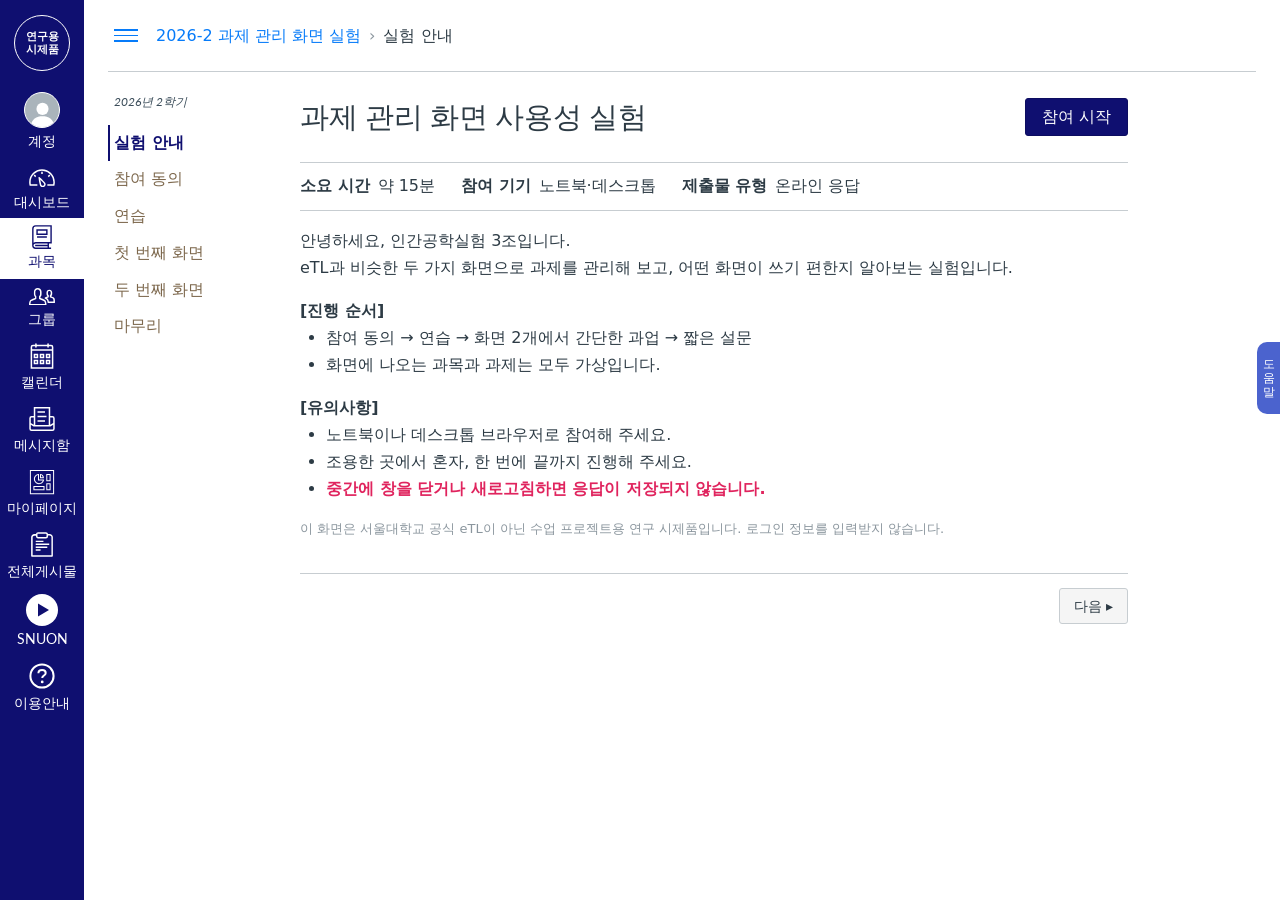
==== index.html @ 347621db "Add course project study prototype Co-Authored-By: Claude Opus 5.5 <noreply@anthropic.com>" ====
<!doctype html>
<html lang="ko">
<head>
<meta charset="utf-8">
<meta name="viewport" content="width=device-width, initial-scale=1">
<meta name="robots" content="noindex,nofollow">
<title>대시보드 · 연구용 시제품</title>
<link rel="preconnect" href="https://fonts.googleapis.com">
<link rel="preconnect" href="https://fonts.gstatic.com" crossorigin>
<link href="https://fonts.googleapis.com/css2?family=Lato:wght@400;700&display=swap" rel="stylesheet">
<link rel="stylesheet" href="css/etl.css">
</head>
<body>
<div id="root"></div>
<script src="js/icons.js"></script>
<script src="js/data.js"></script>
<script src="js/content.js"></script>
<script src="js/app.js"></script>
</body>
</html>
---- css/etl.css ----
/* 값은 2026-11-21 실제 eTL 대시보드(1440px 화면)에서 잰 것 */
:root {
  --navy: #0f0f70;
  --ink: #2d3b45;
  --ink-2: #394b58;
  --muted: #8b969e;
  --line: #c7cdd1;
  --link: #067bf9;
  --help: #4b63ce;
  --lato: "Lato Extended", Lato, "Helvetica Neue", Helvetica, Arial, sans-serif;
  --pretendard: Pretendard, -apple-system, BlinkMacSystemFont, system-ui, Roboto, "Helvetica Neue", "Segoe UI", "Apple SD Gothic Neo", "Noto Sans KR", "Malgun Gothic", sans-serif;
}
* { box-sizing: border-box; }
html, body { margin: 0; background: #fff; color: var(--ink); }
body { font: 400 16px/24px var(--pretendard); min-width: 1100px; }
a { color: inherit; text-decoration: none; }
button { font: inherit; color: inherit; background: none; border: 0; padding: 0; cursor: pointer; }

/* 왼쪽 메뉴 */
.nav { position: fixed; inset: 0 auto 0 0; width: 84px; background: var(--navy); z-index: 30; display: flex; flex-direction: column; overflow-y: auto; scrollbar-width: none; -webkit-font-smoothing: antialiased; }
.nav::-webkit-scrollbar { display: none; }
.nav__mark { flex: none; height: 85px; display: flex; align-items: center; justify-content: center; }
.nav__seal { width: 56px; height: 56px; border-radius: 50%; border: 1.2px solid #fff; color: #fff; display: flex; align-items: center; justify-content: center; text-align: center; font: 700 11px/13px var(--pretendard); }
.nav__list { flex: 1 0 auto; list-style: none; margin: 0; padding: 0; }
.nav__item > a { position: relative; display: block; height: 100%; color: #fff; text-align: center; }
.nav__icon { position: absolute; left: 0; right: 0; display: flex; justify-content: center; }
.nav__icon svg { width: 26px; height: auto; fill: #fff; display: block; }
.nav__text { position: absolute; left: 0; right: 0; font: 400 14px/19.6px var(--lato); }
.nav__item.is-active > a { background: #fff; color: var(--navy); }
.nav__item.is-active .nav__icon svg { fill: var(--navy); }
.nav__item.is-active .nav__text { font-family: var(--pretendard); }
.nav__avatar { width: 36px; height: 36px; border-radius: 50%; border: 1.6px solid #fff; background: #aab4bb; display: flex; align-items: flex-end; justify-content: center; overflow: hidden; }
.nav__icon .nav__avatar svg { width: 29px; height: 29px; fill: #fff; }
.nav__collapse { flex: none; width: 84px; height: 50px; display: flex; align-items: center; justify-content: center; }
.nav__collapse svg { width: 26px; height: 32px; fill: #fff; transform: scaleX(-1); }

/* 본문 */
.main { margin-left: 84px; padding: 0 24px 60px; }
.head { position: sticky; top: 0; z-index: 20; height: 72px; background: #fff; border-bottom: .8px solid var(--line); display: flex; align-items: flex-start; justify-content: space-between; }
.head h1 { margin: 12.5px 0 0; font: 400 28.8px/43.2px var(--lato); color: var(--ink); }
.tools { position: relative; width: 303px; height: 72px; flex: none; }
.tools > * { position: absolute; top: 16.6px; width: 38px; height: 38px; display: flex; align-items: center; justify-content: center; border-radius: 4px; }
.tools svg { width: 22px; height: 22px; fill: var(--ink); }
.tool-today { left: 0; top: 16.8px !important; width: 55px !important; height: 37.6px !important; background: #fff !important; border: .8px solid #dbdbdb !important; font: 400 16px/36px var(--lato); }
.tool-add { left: 79px; } .tool-grades { left: 141px; } .tool-bell { left: 203px; } .tool-more { left: 265px; }
.badge { position: absolute; top: -5px; left: 21px; min-width: 22px; height: 20px; padding: 0 4px; border-radius: 10px; background: var(--navy); color: #fff; font: 400 12px/20px var(--lato); text-align: center; }
.new-activity { position: sticky; top: 72px; z-index: 19; display: inline-flex; align-items: center; justify-content: center; gap: 5px; width: 121.7px; height: 24px; padding: 0; background: var(--navy); color: #fff; border-radius: 0 0 4px 4px; font: 400 12px/24px var(--lato); text-transform: uppercase; vertical-align: top; }
.new-activity svg { width: 12px; height: 12px; fill: #fff; }
.activity-wrap { height: 36px; }

/* AI 과제 코치 안내 띠 (B 조건에서만) */
.coach-banner { display: flex; align-items: center; gap: 10px; margin: 0 0 30px; padding: 11px 16px; border: .8px solid var(--line); border-radius: 3px; font: 400 14px/20px var(--lato); color: var(--ink); }
.coach-banner b { font-weight: 700; flex: none; }

/* 날짜 묶음 */
.day { margin-bottom: 35.6px; }
.day__head { color: var(--ink-2); font: 400 16px/20px var(--lato); padding-bottom: 2px; }
.day__head.is-today .day__big { font-size: 22px; line-height: 27.5px; }
.day__head.has-line { border-bottom: .8px solid var(--line); }
.day__empty { padding-top: 12.4px; text-align: center; color: var(--ink-2); font: 400 16px/20px var(--lato); }
.day--filled { margin-bottom: 36px; }
.day--filled .day__head { padding-bottom: 25.5px; }
.day--range .day__head { padding-bottom: 8px; }
.art { position: relative; height: 238.5px; border-bottom: .8px solid var(--muted); padding-top: 12px; }
.art img { display: block; width: 100%; height: 220.9px; }
.art span { position: absolute; left: 0; right: 0; top: 102.5px; text-align: center; color: var(--ink-2); font: 400 22px/21.6px var(--lato); }

/* 과제 묶음 */
.group { display: flex; margin-left: 36px; }
.group + .group { margin-top: 12px; }
.tile { position: relative; flex: 0 0 192px; border-radius: 4px 0 0 4px; background: var(--course); }
.tile span { position: absolute; left: 1px; right: 1px; top: var(--tile-top, 20.1px); height: 27px; background: #fff; color: var(--course); text-align: center; font: 700 12px/27px var(--lato); }
.rows { flex: 1; min-width: 0; list-style: none; margin: 0; padding: 0; border-top: .8px solid var(--course); }
.row { position: relative; min-height: 66.4px; border-bottom: .8px solid var(--line); padding: 15.2px 150px 13px 118px; font: 400 16px/20px var(--lato); color: var(--ink); }
.row__check { position: absolute; left: 32px; top: 22.8px; width: 20px; height: 20px; background: #fff; border: .8px solid var(--course); border-radius: 4px; }
.row__type { position: absolute; left: 76px; top: 22.8px; width: 20px; height: 20px; }
.row__type svg { width: 20px; height: 20px; fill: var(--course); display: block; }
.row__course { font: 400 12px/12px var(--lato); color: var(--muted); }
.row__title { display: inline-block; margin-top: 6.8px; font: 400 16px/18px var(--lato); color: var(--link); }
.row__title:hover, .coach a:hover { text-decoration: underline; }
.row__right { position: absolute; right: 8px; top: 0; bottom: 0; display: flex; flex-direction: column; align-items: flex-end; justify-content: center; color: var(--muted); font: 400 12px/12px var(--lato); text-transform: uppercase; }
.row__pts { margin-bottom: 5px; font-size: 12px; text-transform: none; }
.row__pts b { font-weight: 400; font-size: 22px; line-height: 22px; }

/* 코치가 더하는 줄 (B 조건에서만) */
.coach { margin-top: 6px; font: 400 13.5px/20px var(--lato); color: var(--ink); }
.coach__label { color: var(--ink-2); margin-right: 6px; }
.coach a { color: var(--link); }
.coach__sep::after { content: ", "; color: var(--ink); }
.coach__steps { margin-left: 10px; }
.has-coach .row__check, .has-coach .row__type { top: 40px; }

/* 오른쪽 도움말 */
.help { position: fixed; right: 0; top: 342px; width: 23px; height: 72px; z-index: 25; background: var(--help); color: #fff; border-radius: 10px 0 0 10px; font: 400 12px/14px var(--pretendard); display: flex; align-items: center; justify-content: center; text-align: center; }
.help-more { position: fixed; right: 0; top: 414px; width: 23px; height: 72px; z-index: 25; background: #fff; border: 1.5px solid #1b8fb5; border-right: 0; border-radius: 7px 0 0 7px; display: flex; flex-direction: column; align-items: center; justify-content: center; gap: 3px; }
.help-more i { width: 4px; height: 4px; border-radius: 50%; background: #1b8fb5; }

/* 과목 화면 (값은 실제 eTL 과목 화면에서 잰 것) */
a.tile { display: block; }
.cmain { margin-left: 84px; min-height: 100vh; }
.crumbs { height: 72px; margin: 0 24px; display: flex; align-items: center; gap: 8px; border-bottom: .8px solid var(--line); font: 400 16px/24px var(--pretendard); white-space: nowrap; overflow: hidden; }
.crumbs a { color: var(--link); }
.crumbs i { font-style: normal; color: var(--muted); }
.crumbs__toggle { flex: none; width: 36px; height: 30px; margin-right: 4px; display: flex; flex-direction: column; justify-content: center; gap: 4px; padding: 0 6px; }
.crumbs__toggle b { display: block; height: 1.6px; background: var(--link); }
.cbody { display: flex; align-items: flex-start; }
.cmenu { flex: 0 0 192px; padding: 20px 12px 30px 24px; }
.cmenu.is-hidden { display: none; }
.cmenu__term { height: 32.5px; font: italic 400 12px/20px var(--lato); color: var(--ink-2); padding-left: 6px; }
.cmenu ul { list-style: none; margin: 0; padding: 0; }
.cmenu a { display: block; height: 36.8px; padding: 8px 0 8px 4px; border-left: 2px solid transparent; font: 400 16px/20.8px var(--pretendard); color: var(--navy); }
.cmenu a:hover { text-decoration: underline; }
.cmenu a.on { font-weight: 700; border-left-color: var(--navy); }
.cmenu a.dim { color: rgb(125, 104, 77); }
.ccontent { flex: 1; min-width: 0; padding: 24px 24px 72px; }
.btn-navy { flex: none; height: 37.6px; padding: 0 16px; background: var(--navy); border: .8px solid #0d0d60; border-radius: 3px; color: #fff; font: 400 16px/20px var(--pretendard); }
.btn-gray { height: 36px; padding: 0 14px; background: #f5f5f5; border: .8px solid var(--line); border-radius: 3px; font: 400 14px/20px var(--pretendard); color: var(--ink); }
.btn-dark { height: 36px; margin-left: 10px; padding: 0 14px; background: #8b969e; border-radius: 3px; color: #fff; font: 400 14px/20px var(--pretendard); }
.none { color: var(--ink-2); font-size: 14px; }
.none.small { font-size: 12px; margin: 4px 0 0; }
.page-h { margin: -6px 0 21px; font: 700 24px/31.5px var(--pretendard); }

/* 과제 상세 */
.a-wrap { max-width: 828px; }
.a-head { display: flex; justify-content: space-between; align-items: flex-start; gap: 20px; margin-top: 2px; }
.a-head h1 { margin: 0; font: 400 28.8px/37.44px var(--lato); }
.a-over { list-style: none; display: flex; gap: 26px; align-items: center; height: 49.6px; margin: 26px 0 0; padding: 0; border-top: .8px solid var(--line); border-bottom: .8px solid var(--line); }
.a-over b { font-weight: 700; margin-right: 8px; }
.a-desc { margin-top: 18px; }
.a-desc p { margin: 0 0 3px; }
.a-desc ul { margin: 0; padding-left: 26px; }
.a-desc li { margin: 0 0 3px; }
.a-desc a { color: var(--link); text-decoration: underline; }
.a-desc .hl { color: #e0245e; font-weight: 700; }
.a-foot { display: flex; justify-content: space-between; align-items: center; height: 65px; margin-top: 34px; border-top: .8px solid var(--line); }

/* 코치 단계별 계획 (B 조건에서만) */
.plan { margin-top: 26px; padding: 14px 16px 8px; border: .8px solid var(--line); border-radius: 3px; }
.plan h2 { margin: 0; font: 700 16px/24px var(--pretendard); }
.plan p { margin: 2px 0 10px; font-size: 14px; line-height: 20px; color: var(--ink-2); }
.plan ol { list-style: none; margin: 0; padding: 0; }
.plan li { display: flex; align-items: center; gap: 10px; padding: 8px 0; border-top: .8px solid var(--line); font-size: 14px; line-height: 20px; }
.plan__n { flex: none; width: 20px; color: var(--muted); }
.plan__t { flex: 1; }
.plan__m { flex: none; width: 88px; color: var(--ink-2); }
.plan li a { flex: none; width: 190px; color: var(--link); }
.plan li a:hover { text-decoration: underline; }

/* 목록 */
.tools-line { display: flex; align-items: flex-start; justify-content: space-between; height: 57px; margin: 0 9px 24.4px 4px; border-bottom: .8px solid var(--line); }
.ig-pill { margin-left: auto; margin-right: 8px; padding: 0 10px; height: 23px; border: .8px solid rgba(0,0,0,.25); border-radius: 16px; font: 400 14px/21px var(--pretendard); }
.tools-line--end { justify-content: flex-end; margin-bottom: 24px; }
.tools-line__r { font-size: 14px; color: var(--ink-2); }
.search { width: 210px; height: 38px; padding: 0 12px; background: #f2f2f2; border: .8px solid #d8e0e6; border-radius: 3px; font: 400 14px/20px var(--pretendard); color: var(--ink); }
.search--wide { width: 420px; background: #fff; border-color: var(--line); }
.ig { margin: 0 9px; border: .8px solid var(--line); border-bottom: 0; }
.ig--week { margin: 0 0 16px; border-bottom: 0; }
.ig-head { display: flex; align-items: center; height: 55.6px; padding: 0 7px; background: #f5f5f5; border-bottom: .8px solid var(--line); font: 700 16px/20px var(--pretendard); }
.ig-row { display: flex; align-items: center; gap: 18px; min-height: 66.8px; padding: 8px 16px; background: #fff; border-bottom: .8px solid var(--line); color: #4c5860; }
.ig-row b { display: block; color: var(--ink); font: 700 16px/20.8px var(--pretendard); }
.ig-row small { display: block; margin-top: 2px; font: 400 12px/18px var(--pretendard); }
a.ig-row:hover { background: #f8f9fa; }
.ig-row--file { min-height: 46px; }
.ig-row--file b { font-size: 14px; }
.ig-icon svg { display: block; width: 20px; height: 20px; fill: #6b7780; }
.doc { flex: none; width: 18px; height: 18px; color: #6b7780; }

/* 공지 줄 */
.face { flex: none; width: 38px; height: 38px; border-radius: 50%; background: #c7cdd1; display: flex; align-items: flex-end; justify-content: center; overflow: hidden; }
.face svg { width: 31px; height: 31px; fill: #fff; }
.nrow { display: flex; align-items: center; gap: 16px; padding: 14px 8px; border-bottom: .8px solid var(--line); }
.nrow:hover { background: #f8f9fa; }
.nrow__main { flex: 1; min-width: 0; }
.nrow__main b { display: block; margin-bottom: 4px; font: 600 16px/18px var(--pretendard); }
.nrow__main span { display: block; font-size: 14px; line-height: 20px; color: var(--ink-2); white-space: nowrap; overflow: hidden; text-overflow: ellipsis; }
.nrow__date { flex: none; width: 150px; text-align: right; font-size: 12px; line-height: 18px; color: var(--muted); }
.nrow__date b { color: var(--ink); }

/* 과목 홈 */
.home { display: flex; gap: 28px; align-items: flex-start; }
.home__main { flex: 1; min-width: 0; }
.home__main h2 { margin: 2px 0 12px; padding-bottom: 8px; border-bottom: .8px solid var(--line); font: 700 20px/28px var(--pretendard); }
.home__main .ig--week:first-of-type { margin-top: 28px; }
.home__side { flex: 0 0 244px; display: flex; flex-direction: column; gap: 6px; }
.home__side .btn-gray { width: 100%; text-align: left; }
.home__side h3 { margin: 16px 0 2px; padding-bottom: 6px; border-bottom: .8px solid var(--line); font: 700 14px/20px var(--pretendard); }
.todo { list-style: none; margin: 0; padding: 0; }
.todo li { display: flex; gap: 8px; padding: 6px 0; font-size: 12px; line-height: 16px; }
.todo svg { flex: none; width: 16px; height: 16px; fill: #6b7780; }
.todo a { color: var(--link); }
.todo small { display: block; color: var(--muted); font-size: 12px; }

/* 게시판 */
.bbox { border: .8px solid var(--line); }
.brow { display: flex; align-items: center; gap: 12px; min-height: 62px; padding: 8px 32px; border-bottom: .8px solid var(--line); font-size: 14px; }
.bbox .brow:last-child { border-bottom: 0; }
.bbox--boards .brow { padding-right: 200px; }
.brow > .bcnt { display: inline-flex; align-items: center; gap: 8px; width: 75px; margin-left: 0; font-weight: 700; color: var(--ink); }
.brow > .bcnt--first { margin-left: auto; }
.bcnt svg { width: 13px; height: 13px; fill: #8b969e; }
a.brow:hover { background: #f8f9fa; }
.brow b { font-weight: 600; }
.brow em { font-style: normal; font-size: 10px; line-height: 14px; padding: 1px 5px; border: .8px solid var(--muted); border-radius: 2px; color: var(--ink-2); }
.brow > span { margin-left: auto; font-size: 12px; color: var(--ink-2); }
.brow--off { cursor: pointer; }

/* 글 상세 */
.post { max-width: 1070px; }
.post__head { display: flex; align-items: center; gap: 14px; padding: 8px 0 14px; border-bottom: .8px solid var(--line); }
.post__head h1 { margin: 0; font: 400 19px/30px var(--pretendard); }
.post__head small { color: var(--muted); font-size: 12px; }
.post__msg { padding: 16px 0 8px 52px; }
.post__msg p { margin: 0 0 6px; }
.post__reply { display: flex; gap: 14px; margin: 12px 0 0 52px; padding: 14px 16px; background: #f5f5f5; border-radius: 3px; }
.post__reply b { font-size: 14px; }
.post__reply p { margin: 2px 0 0; }

/* 과목 트레이·알림 */
.tray { position: fixed; left: 84px; top: 0; bottom: 0; width: 300px; z-index: 29; padding: 24px; background: #fff; box-shadow: 2px 0 12px rgba(0,0,0,.18); }
.tray h2 { margin: 0 0 16px; padding-bottom: 12px; border-bottom: .8px solid var(--line); font: 400 22px/28px var(--lato); }
.tray a { display: block; padding: 10px 0; color: var(--link); font-size: 16px; line-height: 22px; }
.tray a:hover { text-decoration: underline; }
.toast { position: fixed; left: 50%; top: 14px; z-index: 60; transform: translate(-50%, -8px); padding: 9px 16px; background: #2d3b45; color: #fff; border-radius: 4px; font: 400 14px/20px var(--pretendard); opacity: 0; pointer-events: none; transition: opacity .15s, transform .15s; }
.toast.show { opacity: 1; transform: translate(-50%, 0); }

/* 검토할 때만 보이는 A/B 전환 (참가자에게는 안 보임) */
.review { position: fixed; left: 50%; bottom: 16px; transform: translateX(-50%); z-index: 50; display: flex; gap: 4px; padding: 4px; background: #111827; border-radius: 999px; box-shadow: 0 6px 20px rgba(0,0,0,.25); }
.review a { padding: 6px 16px; border-radius: 999px; color: #d1d5db; font: 700 13px/18px var(--pretendard); }
.review a.on { background: #fff; color: #111827; }
.is-loading .ccontent, .is-loading .main > :not(.head) { visibility: hidden; }
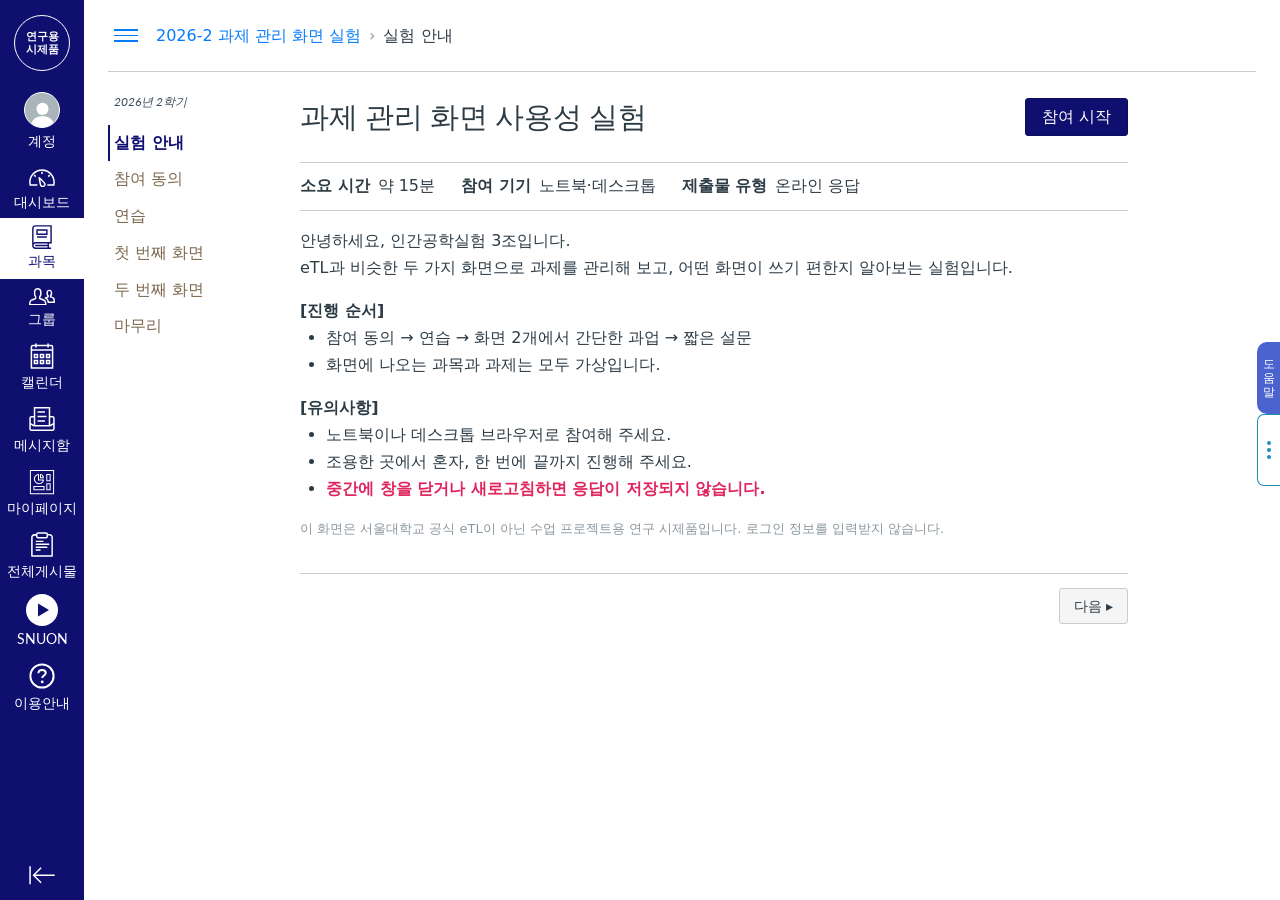
==== commit 8fd9a171: "Version asset URLs so phones load the latest files Co-Authored-By: Claude Opus 5.5 <noreply@anthropi" ====
--- a/index.html
+++ b/index.html
@@ -8,13 +8,13 @@
 <link rel="preconnect" href="https://fonts.googleapis.com">
 <link rel="preconnect" href="https://fonts.gstatic.com" crossorigin>
 <link href="https://fonts.googleapis.com/css2?family=Lato:wght@400;700&display=swap" rel="stylesheet">
-<link rel="stylesheet" href="css/etl.css">
+<link rel="stylesheet" href="css/etl.css?v=20261121d">
 </head>
 <body>
 <div id="root"></div>
-<script src="js/icons.js"></script>
-<script src="js/data.js"></script>
-<script src="js/content.js"></script>
-<script src="js/app.js"></script>
+<script src="js/icons.js?v=20261121d"></script>
+<script src="js/data.js?v=20261121d"></script>
+<script src="js/content.js?v=20261121d"></script>
+<script src="js/app.js?v=20261121d"></script>
 </body>
 </html>
--- a/css/etl.css
+++ b/css/etl.css
@@ -228,3 +228,15 @@
 .review a { padding: 6px 16px; border-radius: 999px; color: #d1d5db; font: 700 13px/18px var(--pretendard); }
 .review a.on { background: #fff; color: #111827; }
 .is-loading .ccontent, .is-loading .main > :not(.head) { visibility: hidden; }
+
+/* 누르자마자 보이는 반응 (전환 시간은 그대로, A·B 동일) */
+a:active, button:active { opacity: .7; }
+a.is-pressed { opacity: .55; }
+html.is-nav, html.is-nav * { cursor: progress !important; }
+html.is-nav::before { content: ""; position: fixed; z-index: 70; top: 0; left: 0; right: 0; height: 3px; background: var(--link); transform-origin: left; pointer-events: none; animation: nav-progress 1.1s ease-out forwards; }
+@keyframes nav-progress { from { transform: scaleX(.08); } to { transform: scaleX(.92); } }
+
+/* 글자 높이뿐이던 작은 링크의 눌리는 범위를 넓혀요 (보이는 모양은 그대로) */
+.row__title, .coach a, .todo a, .plan li a { position: relative; }
+.row__title::before, .coach a::before, .todo a::before, .plan li a::before { content: ""; position: absolute; inset: -4px -3px; }
+.todo a:hover { text-decoration: underline; }
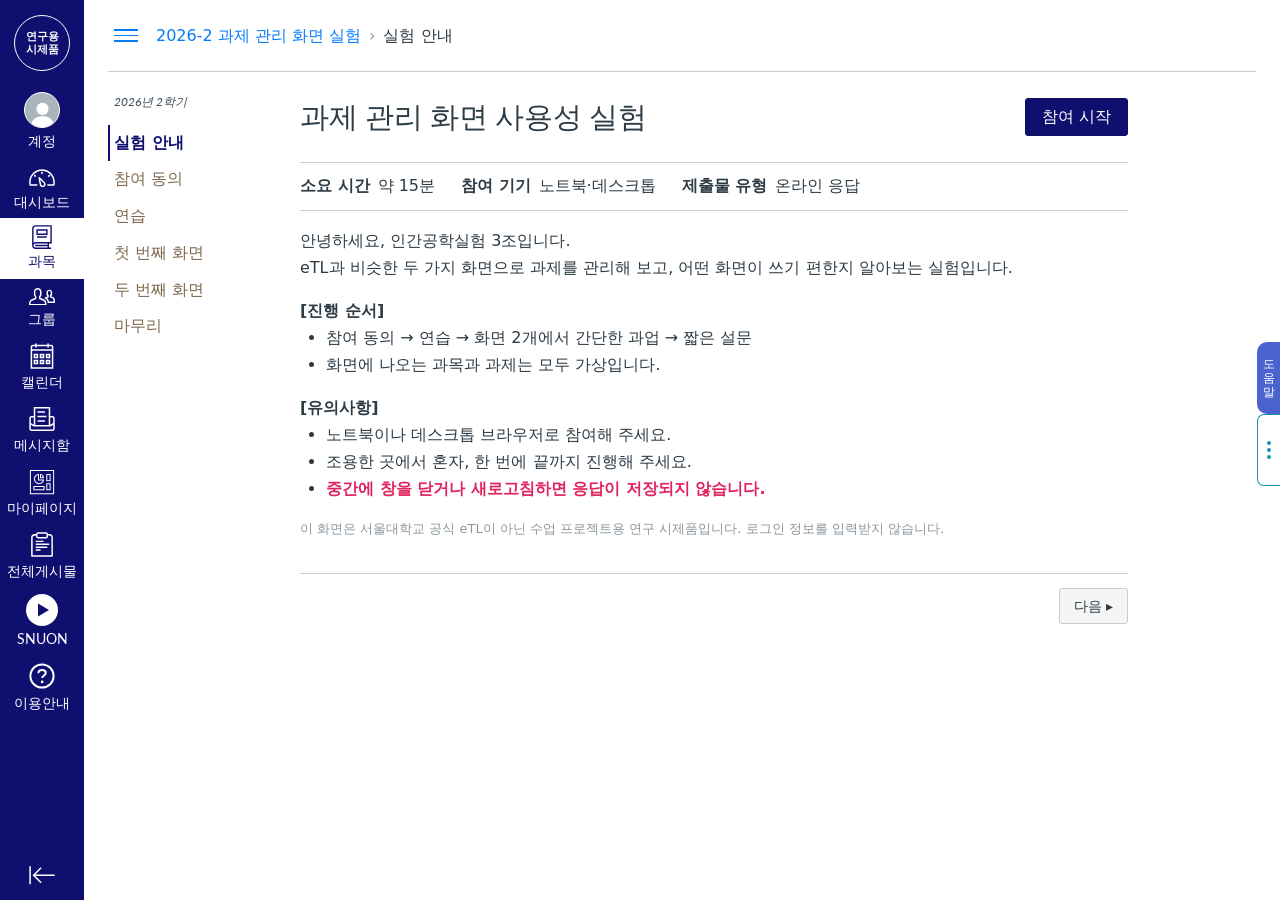
==== commit 9c4946bc: "Point participant questions to the person who shared the invite Co-Authored-By: Claude Opus 5.5 <nor" ====
--- a/index.html
+++ b/index.html
@@ -8,13 +8,13 @@
 <link rel="preconnect" href="https://fonts.googleapis.com">
 <link rel="preconnect" href="https://fonts.gstatic.com" crossorigin>
 <link href="https://fonts.googleapis.com/css2?family=Lato:wght@400;700&display=swap" rel="stylesheet">
-<link rel="stylesheet" href="css/etl.css?v=20261121d">
+<link rel="stylesheet" href="css/etl.css?v=20261121e">
 </head>
 <body>
 <div id="root"></div>
-<script src="js/icons.js?v=20261121d"></script>
-<script src="js/data.js?v=20261121d"></script>
-<script src="js/content.js?v=20261121d"></script>
-<script src="js/app.js?v=20261121d"></script>
+<script src="js/icons.js?v=20261121e"></script>
+<script src="js/data.js?v=20261121e"></script>
+<script src="js/content.js?v=20261121e"></script>
+<script src="js/app.js?v=20261121e"></script>
 </body>
 </html>
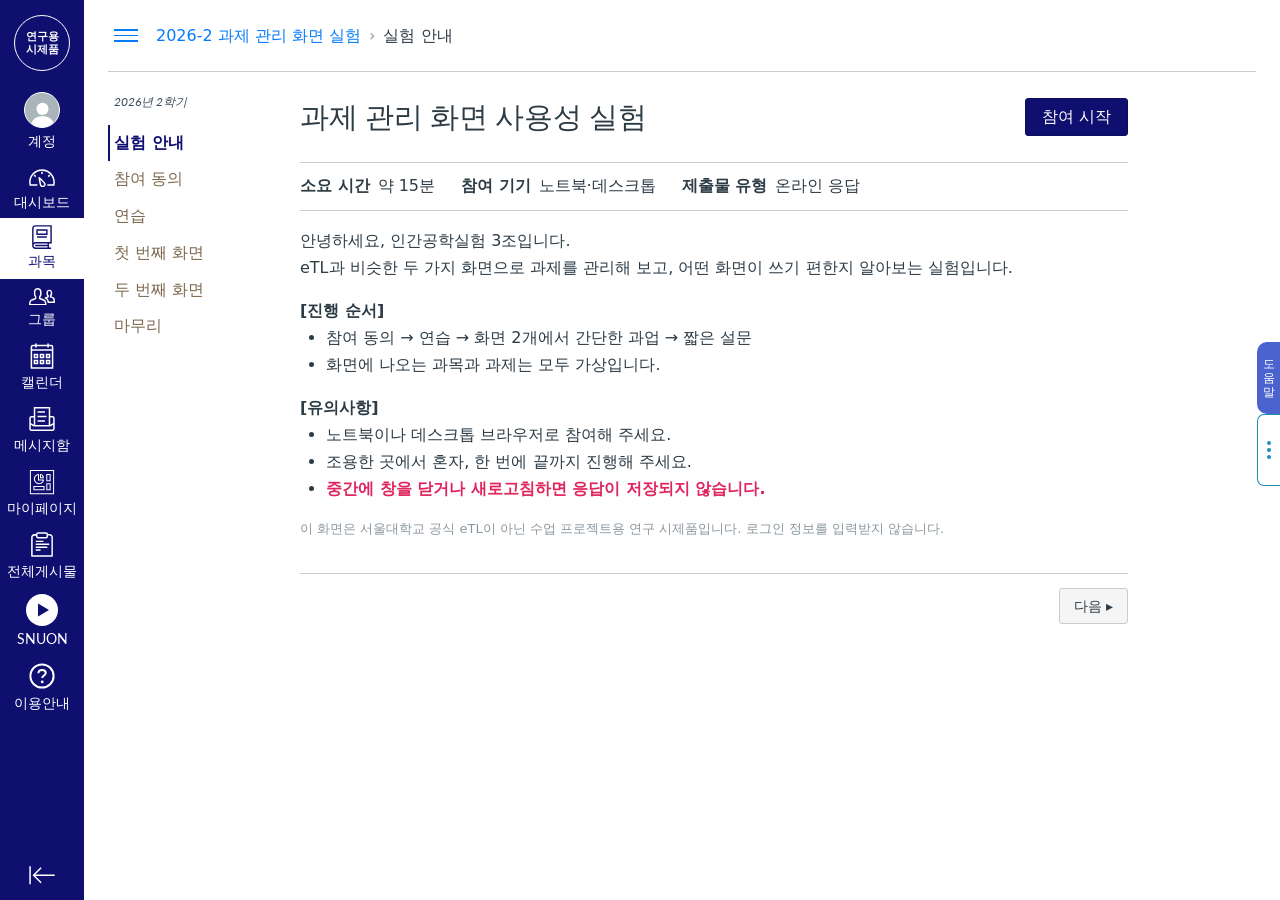
==== commit 20c87ba0: "Remove the data deletion promise from the consent form Co-Authored-By: Claude Opus 5.5 <noreply@anth" ====
--- a/index.html
+++ b/index.html
@@ -8,13 +8,13 @@
 <link rel="preconnect" href="https://fonts.googleapis.com">
 <link rel="preconnect" href="https://fonts.gstatic.com" crossorigin>
 <link href="https://fonts.googleapis.com/css2?family=Lato:wght@400;700&display=swap" rel="stylesheet">
-<link rel="stylesheet" href="css/etl.css?v=20261121e">
+<link rel="stylesheet" href="css/etl.css?v=20261121f">
 </head>
 <body>
 <div id="root"></div>
-<script src="js/icons.js?v=20261121e"></script>
-<script src="js/data.js?v=20261121e"></script>
-<script src="js/content.js?v=20261121e"></script>
-<script src="js/app.js?v=20261121e"></script>
+<script src="js/icons.js?v=20261121f"></script>
+<script src="js/data.js?v=20261121f"></script>
+<script src="js/content.js?v=20261121f"></script>
+<script src="js/app.js?v=20261121f"></script>
 </body>
 </html>
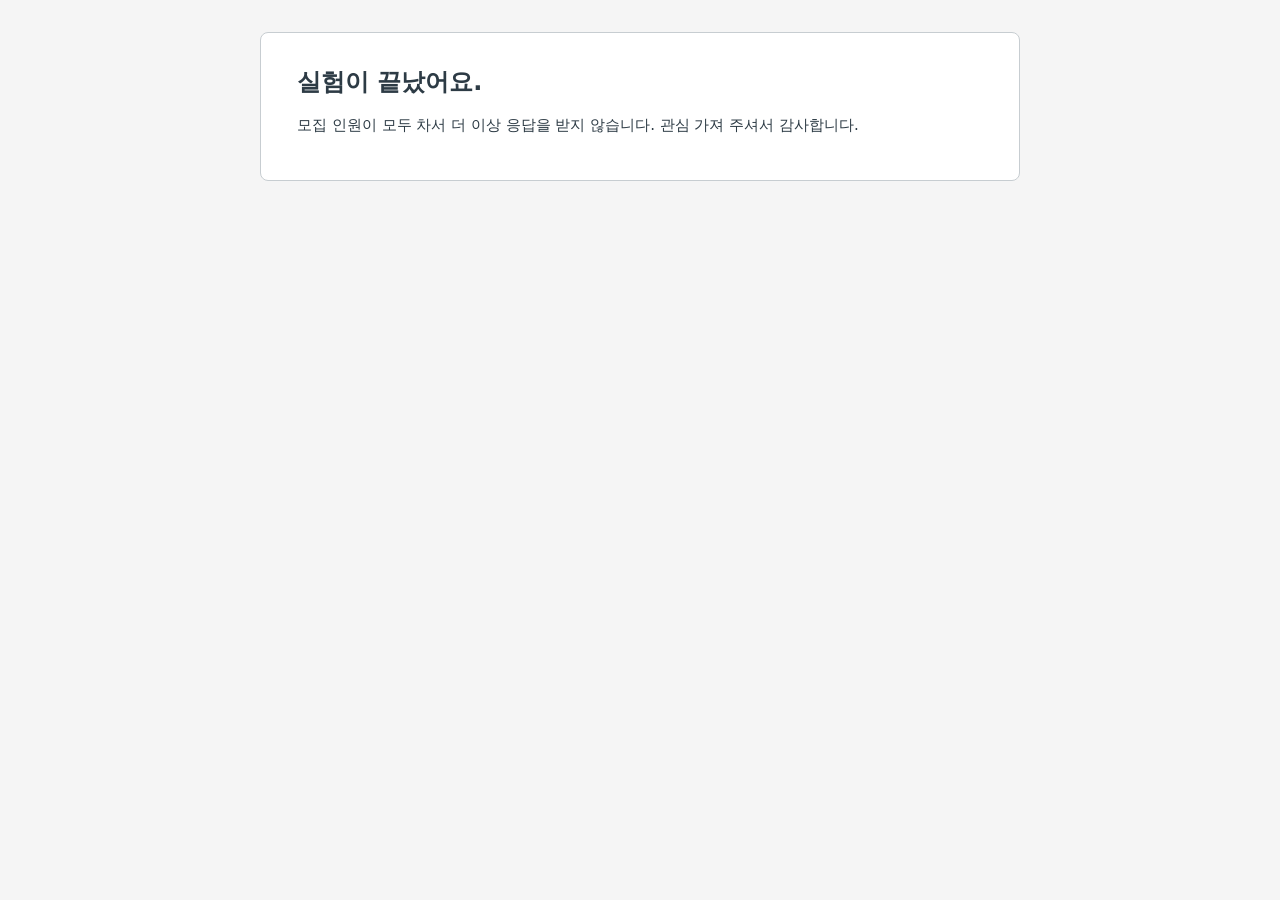
==== commit 3ad9575e: "Close participant link after 24 participants" ====
--- a/index.html
+++ b/index.html
@@ -8,13 +8,13 @@
 <link rel="preconnect" href="https://fonts.googleapis.com">
 <link rel="preconnect" href="https://fonts.gstatic.com" crossorigin>
 <link href="https://fonts.googleapis.com/css2?family=Lato:wght@400;700&display=swap" rel="stylesheet">
-<link rel="stylesheet" href="css/etl.css?v=20261121f">
+<link rel="stylesheet" href="css/etl.css?v=20261128a">
 </head>
 <body>
 <div id="root"></div>
-<script src="js/icons.js?v=20261121f"></script>
-<script src="js/data.js?v=20261121f"></script>
-<script src="js/content.js?v=20261121f"></script>
-<script src="js/app.js?v=20261121f"></script>
+<script src="js/icons.js?v=20261128a"></script>
+<script src="js/data.js?v=20261128a"></script>
+<script src="js/content.js?v=20261128a"></script>
+<script src="js/app.js?v=20261128a"></script>
 </body>
 </html>
